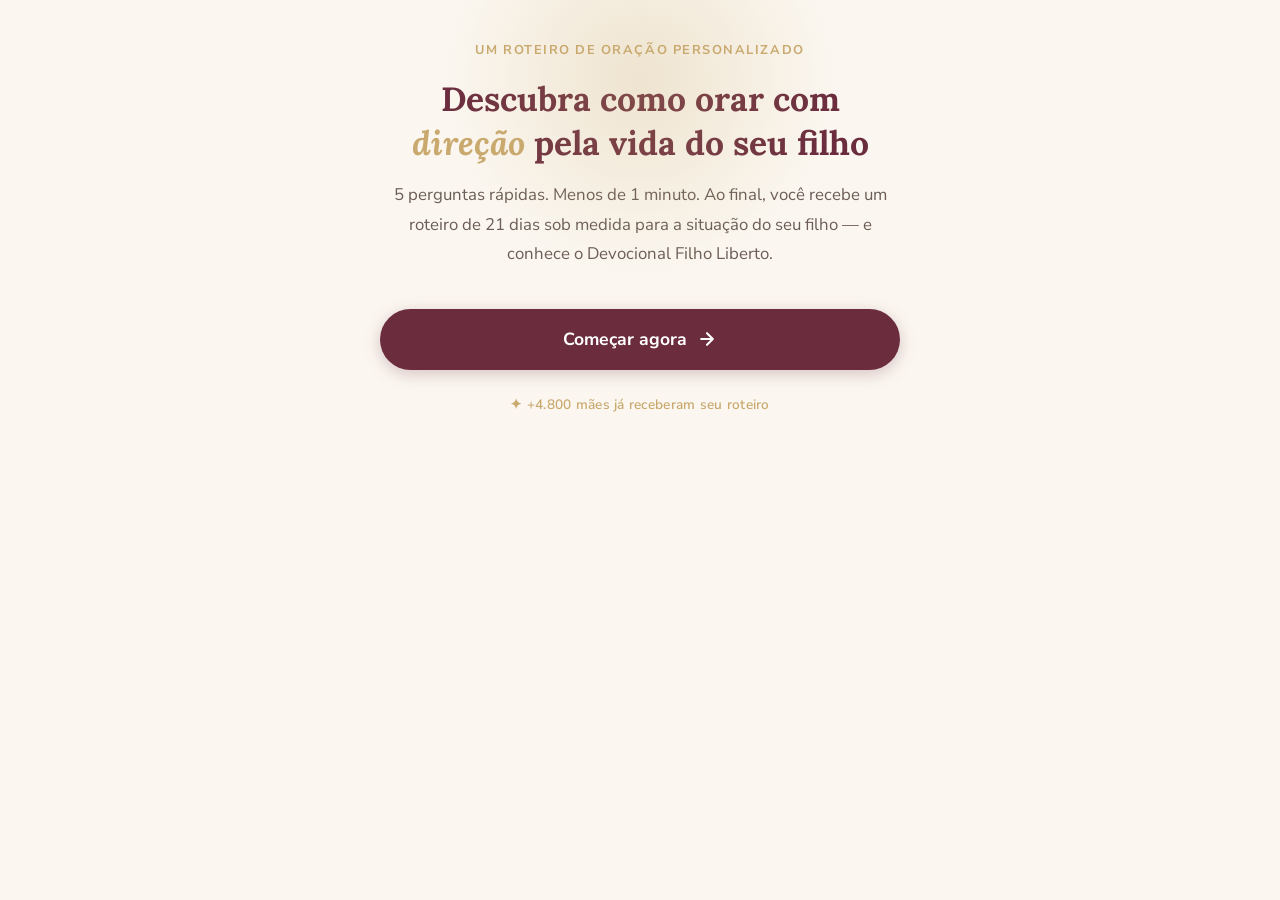
==== index.html @ 3edeaa73 "Initial commit: Quiz Devocional" ====
<!DOCTYPE html>
<html lang="pt-BR">
<head>
    <meta charset="UTF-8">
    <meta name="viewport" content="width=device-width, initial-scale=1.0">
    <title>Filho Liberto — Roteiro de Oração</title>
    <link rel="preconnect" href="https://fonts.googleapis.com">
    <link rel="preconnect" href="https://fonts.gstatic.com" crossorigin>
    <link href="https://fonts.googleapis.com/css2?family=Lora:ital,wght@0,400;0,600;0,700;1,400&family=Nunito+Sans:wght@400;600;700&display=swap" rel="stylesheet">
    <link rel="stylesheet" href="styles.css">
</head>
<body>

    <!-- ==================== TELA 0 — ABERTURA ==================== -->
    <section id="s0" class="screen active" aria-label="Abertura do quiz">
        <div class="wrap">
            <div class="glow"></div>
            <header class="hero">
                <p class="eyebrow">Um roteiro de oração personalizado</p>
                <h1>Descubra como orar com <em>direção</em> pela vida do seu filho</h1>
                <p class="lead">5 perguntas rápidas. Menos de 1 minuto. Ao final, você recebe um roteiro de 21 dias sob medida para a situação do seu filho — e conhece o Devocional Filho Liberto.</p>
            </header>

            <button class="btn btn--primary btn--xl" onclick="ir(1)">
                Começar agora
                <svg class="btn-arrow" viewBox="0 0 24 24" fill="none" stroke="currentColor" stroke-width="2.5" stroke-linecap="round" stroke-linejoin="round"><path d="M5 12h14M12 5l7 7-7 7"/></svg>
            </button>

            <p class="trust-line">✦ +4.800 mães já receberam seu roteiro</p>
        </div>
    </section>

    <!-- ==================== PERGUNTA 1 ==================== -->
    <section id="s1" class="screen" aria-label="Pergunta 1 de 5">
        <div class="wrap">
            <div class="progress"><div class="bar" style="--w:20%"></div></div>
            <p class="q-counter">1 de 5</p>
            <h2>Qual situação mais representa o momento do seu filho(a) hoje?</h2>
            <div class="opts">
                <button class="opt" onclick="responder(1,'A')">Está distante da igreja e de Deus</button>
                <button class="opt" onclick="responder(1,'B')">Envolvido com vícios ou más companhias</button>
                <button class="opt" onclick="responder(1,'C')">Vive em conflito e rebeldia em casa</button>
                <button class="opt" onclick="responder(1,'D')">Não sei explicar — só sinto que está longe</button>
            </div>
        </div>
    </section>

    <!-- ==================== PERGUNTA 2 ==================== -->
    <section id="s2" class="screen" aria-label="Pergunta 2 de 5">
        <div class="wrap">
            <div class="progress"><div class="bar" style="--w:40%"></div></div>
            <p class="q-counter">2 de 5</p>
            <h2>Há quanto tempo você ora por essa situação?</h2>
            <div class="opts">
                <button class="opt" onclick="responder(2,'A')">Menos de 6 meses</button>
                <button class="opt" onclick="responder(2,'B')">Mais de 1 ano</button>
                <button class="opt" onclick="responder(2,'C')">Mais de 5 anos</button>
                <button class="opt" onclick="responder(2,'D')">Nem lembro mais quando começou</button>
            </div>
        </div>
    </section>

    <!-- ==================== PERGUNTA 3 ==================== -->
    <section id="s3" class="screen" aria-label="Pergunta 3 de 5">
        <div class="wrap">
            <div class="progress"><div class="bar" style="--w:60%"></div></div>
            <p class="q-counter">3 de 5</p>
            <h2>Como você descreveria suas orações por ele(a)?</h2>
            <div class="opts">
                <button class="opt" onclick="responder(3,'A')">Oro de forma geral, sem saber o que pedir</button>
                <button class="opt" onclick="responder(3,'B')">Tento ser específica, mas não sei se faço certo</button>
                <button class="opt" onclick="responder(3,'C')">Já tentei de tudo e sinto que nada muda</button>
            </div>
        </div>
    </section>

    <!-- ==================== PERGUNTA 4 ==================== -->
    <section id="s4" class="screen" aria-label="Pergunta 4 de 5">
        <div class="wrap">
            <div class="progress"><div class="bar" style="--w:80%"></div></div>
            <p class="q-counter">4 de 5</p>
            <h2>O que mais pesa no seu coração agora?</h2>
            <div class="opts">
                <button class="opt" onclick="responder(4,'A')">Medo de perder meu filho de vez</button>
                <button class="opt" onclick="responder(4,'B')">Culpa de não saber orar do jeito certo</button>
                <button class="opt" onclick="responder(4,'C')">Cansaço de lutar sozinha</button>
                <button class="opt" onclick="responder(4,'D')">Falta de um caminho claro pra seguir</button>
            </div>
        </div>
    </section>

    <!-- ==================== PERGUNTA 5 ==================== -->
    <section id="s5" class="screen" aria-label="Pergunta 5 de 5">
        <div class="wrap">
            <div class="progress"><div class="bar" style="--w:100%"></div></div>
            <p class="q-counter">5 de 5</p>
            <h2>Você separaria 10 minutos por dia, por 21 dias, para orar de forma direcionada pelo seu filho?</h2>
            <div class="opts">
                <button class="opt opt--accent" onclick="responder(5,'A')">Sim, estou pronta pra lutar por ele(a)</button>
                <button class="opt" onclick="responder(5,'B')">Quero entender melhor antes de decidir</button>
            </div>
        </div>
    </section>

    <!-- ==================== PROCESSAMENTO ==================== -->
    <section id="s6" class="screen" aria-label="Processando">
        <div class="wrap wrap--center">
            <div class="loader">
                <div class="loader-ring"></div>
                <div class="loader-cross">✝</div>
            </div>
            <h2 class="loader-text">Montando seu roteiro de oração…</h2>
            <p class="loader-sub">Um instante enquanto preparamos tudo para você</p>
        </div>
    </section>

    <!-- ==================== RESULTADO / OFERTA ==================== -->
    <section id="s7" class="screen" aria-label="Seu roteiro">
        <div class="offer">

            <!-- Hero dinâmico -->
            <div class="offer-hero">
                <div class="offer-hero-inner">
                    <div id="dyn-hl"></div>
                </div>
            </div>

            <!-- Validação -->
            <article class="o-section">
                <div class="o-wrap">
                    <p class="o-body o-body--lead">Você já orou, já chorou, talvez já tenha tentado confronto, ultimato, jejum — e mesmo assim sente que está lutando no escuro.</p>
                    <p class="o-body">Isso não é falta de fé. É falta de direção.</p>
                </div>
            </article>

            <!-- Mecanismo -->
            <article class="o-section o-section--warm">
                <div class="o-wrap">
                    <span class="o-icon">✦</span>
                    <h3>A oração genérica não quebra um cativeiro específico</h3>
                    <p class="o-body">Cada área da vida do seu filho — mente, caráter, amizades, proteção espiritual, futuro — precisa de uma cobertura específica. Como Efésios 6 ensina: cada peça da armadura no lugar certo.</p>
                </div>
            </article>

            <!-- Solução -->
            <article class="o-section">
                <div class="o-wrap">
                    <span class="o-icon">🕊</span>
                    <h3>O Devocional Filho Liberto</h3>
                    <p class="o-body">Um protocolo guiado de <strong>21 dias de oração direcionada</strong>, um por área específica, entregue diariamente no seu WhatsApp.</p>
                    <div class="areas">
                        <div class="area"><span class="area-ic">🧠</span><span>Mente</span></div>
                        <div class="area"><span class="area-ic">💎</span><span>Caráter</span></div>
                        <div class="area"><span class="area-ic">👥</span><span>Amizades</span></div>
                        <div class="area"><span class="area-ic">🔗</span><span>Vínculos</span></div>
                        <div class="area"><span class="area-ic">🛡</span><span>Proteção</span></div>
                        <div class="area"><span class="area-ic">🌟</span><span>Futuro</span></div>
                    </div>
                </div>
            </article>

            <!-- Prova social -->
            <article class="o-section o-section--warm">
                <div class="o-wrap">
                    <span class="o-icon">💛</span>
                    <h3>Mais de 4.800 mães já passaram pelo protocolo</h3>
                    <div class="testis">
                        <blockquote class="testi">"Meu filho ligou pra mim sem motivo nenhum. Chorei muito."</blockquote>
                        <blockquote class="testi">"Depois de 7 anos, ele voltou pra casa. Deus é fiel."</blockquote>
                        <blockquote class="testi">"Ele entrou na igreja sozinho. Não acreditei quando soube."</blockquote>
                    </div>
                </div>
            </article>

            <!-- Stack -->
            <article class="o-section">
                <div class="o-wrap">
                    <h3>O que você recebe:</h3>
                    <ul class="stack">
                        <li><span class="stk-ic">✦</span><div><strong>Roteiro dos 21 dias</strong><small>Uma área por dia, com oração guiada</small></div></li>
                        <li><span class="stk-ic">✦</span><div><strong>Áudio guiado de oração</strong><small>Para os dias mais difíceis</small></div></li>
                        <li><span class="stk-ic">✦</span><div><strong>Mapa das portas espirituais</strong><small>Checklist para identificar por onde orar primeiro</small></div></li>

                    </ul>
                </div>
            </article>

            <!-- Preço -->
            <article class="o-section o-price">
                <div class="o-wrap o-wrap--center">
                    <p class="o-price-note">Menos que o valor de um lanche por dia</p>
                    <div class="o-price-row">
                        <span class="o-old">R$ 47,00</span>
                        <span class="o-cur">R$ 24,99</span>
                    </div>
                    <p class="o-price-note">para ter direção em algo que você já ora todos os dias</p>
                </div>
            </article>

            <!-- Garantia -->
            <article class="o-section o-section--warm">
                <div class="o-wrap o-wrap--center">
                    <span class="o-icon">🛡</span>
                    <h3>Garantia de 7 dias</h3>
                    <p class="o-body">Se nos primeiros 7 dias sentir que não é para você, devolvemos os R$ 24,99 sem perguntas.</p>
                    <p class="o-body o-body--small">Se seguir os 21 dias completos e não sentir mais paz e clareza, devolvemos em dobro.</p>
                </div>
            </article>

            <!-- CTA -->
            <div class="o-cta">
                <button class="btn btn--primary btn--xl" onclick="ir(8)">
                    Quero começar meu roteiro de 21 dias
                </button>
            </div>

        </div>
    </section>

    <!-- ==================== CHECKOUT ==================== -->
    <section id="s8" class="screen" aria-label="Checkout">
        <div class="wrap">
            <h2>Finalizar Pedido</h2>

            <div class="ck-summary">
                <h3>Devocional Filho Liberto</h3>
                <ul>
                    <li>Roteiro dos 21 dias</li>
                    <li>Áudio guiado de oração</li>
                    <li>Mapa das portas espirituais</li>
                    <li>Acesso à comunidade</li>
                </ul>
                <div class="ck-total"><span>Total</span><strong>R$ 24,99</strong></div>
            </div>

            <form id="ck-form" autocomplete="on">
                <div class="field">
                    <label for="ck-name">Nome completo</label>
                    <input type="text" id="ck-name" name="name" required autocomplete="name">
                </div>
                <div class="field">
                    <label for="ck-wpp">WhatsApp</label>
                    <input type="tel" id="ck-wpp" name="whatsapp" placeholder="(00) 00000-0000" required autocomplete="tel">
                </div>
                <div class="field">
                    <label for="ck-email">E-mail</label>
                    <input type="email" id="ck-email" name="email" required autocomplete="email">
                </div>

                <fieldset class="pay">
                    <legend>Forma de pagamento</legend>
                    <label class="pay-opt">
                        <input type="radio" name="pay" value="pix" checked>
                        <span class="pay-box"><strong>PIX</strong><small>5% off</small></span>
                    </label>
                    <label class="pay-opt">
                        <input type="radio" name="pay" value="card">
                        <span class="pay-box"><strong>Cartão</strong><small>até 3x</small></span>
                    </label>
                </fieldset>

                <div class="ck-seal">🛡 Garantia incondicional de 7 dias</div>
                <div class="ck-testi">"Em 21 dias minha vida mudou. Meu filho voltou pra casa." — Márcia</div>

                <button type="submit" class="btn btn--primary btn--xl">Confirmar e começar minha jornada</button>
                <p class="ck-sec">🔒 Compra segura · 🛡 Dados protegidos · ⚡ Acesso imediato</p>
            </form>
        </div>
    </section>

    <!-- ==================== CONFIRMAÇÃO ==================== -->
    <section id="s9" class="screen" aria-label="Pagamento confirmado">
        <div class="wrap wrap--center">
            <div class="confirm-glow"></div>
            <div class="confirm-cross">✝</div>
            <h1>Pagamento confirmado</h1>
            <p class="lead">Que alegria ter você aqui. A partir de hoje você não está mais orando sozinha — você entrou para a comunidade de Mães da Oração.</p>
            <div class="confirm-box">
                <p><strong>Amanhã de manhã</strong> você recebe o <strong>Dia 1</strong> do seu roteiro de 21 dias.</p>
                <p>Enquanto isso, respira: você deu o primeiro passo concreto para lutar pela vida do seu filho.</p>
            </div>
            <button class="btn btn--wa btn--xl" onclick="window.open('https://chat.whatsapp.com/SEU_GRUPO','_blank')">
                Entrar no grupo do WhatsApp
                <svg class="btn-arrow" viewBox="0 0 24 24" fill="none" stroke="currentColor" stroke-width="2.5" stroke-linecap="round" stroke-linejoin="round"><path d="M5 12h14M12 5l7 7-7 7"/></svg>
            </button>
        </div>
    </section>

    <script src="script.js"></script>
</body>
</html>
---- styles.css ----
/* =================================================================
   DESIGN SYSTEM — FILHO LIBERTO
   Paleta quente / terrosa · Serif + Sans · Mobile-first
   ================================================================= */

/* --- Tokens --- */
:root {
    /* Cores quentes e terrosas */
    --cream:       #FBF7F0;
    --sand:        #F3EDE3;
    --warm-white:  #FEFCF9;
    --gold:        #C9A96E;
    --gold-light:  #E8D5A8;
    --gold-soft:   #F5ECD8;
    --burgundy:    #6B2D3E;
    --burgundy-dk: #521F2E;
    --burgundy-lt: #8C3D52;
    --text:        #3A2E28;
    --text-soft:   #6B5D55;
    --text-muted:  #9B8E86;

    /* Tipografia */
    --serif:  'Lora', 'Georgia', 'Times New Roman', serif;
    --sans:   'Nunito Sans', 'Segoe UI', sans-serif;

    /* Espaçamento */
    --sp-xs: 8px;
    --sp-sm: 16px;
    --sp-md: 24px;
    --sp-lg: 40px;
    --sp-xl: 64px;

    /* Bordas */
    --r-sm: 12px;
    --r-md: 16px;
    --r-lg: 24px;
    --r-pill: 999px;

    /* Sombras */
    --shadow-sm: 0 2px 8px rgba(58,46,40,.06);
    --shadow-md: 0 4px 20px rgba(58,46,40,.08);
    --shadow-lg: 0 8px 40px rgba(58,46,40,.1);
}

/* --- Reset --- */
*, *::before, *::after { margin: 0; padding: 0; box-sizing: border-box; }

html { scroll-behavior: smooth; -webkit-tap-highlight-color: transparent; }

body {
    font-family: var(--sans);
    background: var(--cream);
    color: var(--text);
    line-height: 1.65;
    -webkit-font-smoothing: antialiased;
    overflow-x: hidden;
}

/* --- Screens --- */
.screen {
    display: none;
    min-height: 100dvh;
    padding: var(--sp-md);
}
.screen.active {
    display: flex;
    flex-direction: column;
    animation: fadeUp .5s ease both;
}

@keyframes fadeUp {
    from { opacity: 0; transform: translateY(20px); }
    to   { opacity: 1; transform: translateY(0); }
}

/* --- Wrappers --- */
.wrap {
    width: 100%;
    max-width: 520px;
    margin: 0 auto;
    display: flex;
    flex-direction: column;
    align-items: center;
    text-align: center;
}
.wrap--center { justify-content: center; min-height: 80dvh; }

/* --- Glow decorativo (abertura) --- */
.glow {
    position: absolute;
    top: -120px; left: 50%;
    transform: translateX(-50%);
    width: 400px; height: 400px;
    background: radial-gradient(circle, rgba(201,169,110,.25) 0%, transparent 70%);
    pointer-events: none;
    border-radius: 50%;
}

/* --- Tipografia --- */
h1 {
    font-family: var(--serif);
    font-size: clamp(1.65rem, 5vw, 2.1rem);
    font-weight: 700;
    line-height: 1.3;
    color: var(--burgundy);
    margin-bottom: var(--sp-sm);
}
h1 em {
    font-style: italic;
    color: var(--gold);
}
h2 {
    font-family: var(--serif);
    font-size: clamp(1.25rem, 4vw, 1.55rem);
    font-weight: 600;
    line-height: 1.35;
    color: var(--burgundy);
    margin-bottom: var(--sp-md);
}
h3 {
    font-family: var(--serif);
    font-size: 1.15rem;
    font-weight: 600;
    color: var(--burgundy);
    margin-bottom: var(--sp-xs);
}
p { color: var(--text-soft); }

.eyebrow {
    font-family: var(--sans);
    font-size: .8rem;
    font-weight: 700;
    text-transform: uppercase;
    letter-spacing: .12em;
    color: var(--gold);
    margin-bottom: var(--sp-sm);
}
.lead {
    font-size: 1.05rem;
    color: var(--text-soft);
    line-height: 1.75;
    margin-bottom: var(--sp-lg);
}
.trust-line {
    margin-top: var(--sp-md);
    font-size: .85rem;
    font-weight: 600;
    color: var(--gold);
    letter-spacing: .02em;
}

/* --- Botões --- */
.btn {
    display: inline-flex;
    align-items: center;
    justify-content: center;
    gap: 10px;
    font-family: var(--sans);
    font-weight: 700;
    border: none;
    border-radius: var(--r-pill);
    cursor: pointer;
    transition: transform .2s, box-shadow .25s, background .25s;
    text-decoration: none;
    line-height: 1.2;
}
.btn:active { transform: scale(.97); }

.btn--xl {
    width: 100%;
    padding: 20px 32px;
    font-size: 1.1rem;
}

.btn--primary {
    background: var(--burgundy);
    color: #fff;
    box-shadow: 0 4px 16px rgba(107,45,62,.25);
}
.btn--primary:hover {
    background: var(--burgundy-dk);
    box-shadow: 0 6px 24px rgba(107,45,62,.35);
    transform: translateY(-1px);
}

.btn--wa {
    background: #25D366;
    color: #fff;
    box-shadow: 0 4px 16px rgba(37,211,102,.3);
}
.btn--wa:hover {
    background: #1DA851;
    box-shadow: 0 6px 24px rgba(37,211,102,.4);
    transform: translateY(-1px);
}

.btn-arrow {
    width: 20px; height: 20px;
    flex-shrink: 0;
}

/* --- Progress bar (quiz) --- */
.progress {
    width: 100%;
    height: 5px;
    background: var(--sand);
    border-radius: var(--r-pill);
    margin-bottom: var(--sp-lg);
    overflow: hidden;
}
.bar {
    height: 100%;
    width: var(--w);
    background: linear-gradient(90deg, var(--gold), var(--gold-light));
    border-radius: var(--r-pill);
    transition: width .6s cubic-bezier(.4,0,.2,1);
}
.q-counter {
    font-size: .78rem;
    font-weight: 700;
    text-transform: uppercase;
    letter-spacing: .1em;
    color: var(--gold);
    margin-bottom: var(--sp-sm);
}

/* --- Opções do quiz --- */
.opts {
    width: 100%;
    display: flex;
    flex-direction: column;
    gap: 12px;
}
.opt {
    width: 100%;
    padding: 18px 22px;
    background: var(--warm-white);
    border: 2px solid var(--sand);
    border-radius: var(--r-md);
    font-family: var(--sans);
    font-size: 1rem;
    font-weight: 600;
    color: var(--text);
    text-align: left;
    cursor: pointer;
    transition: border-color .25s, background .25s, transform .2s, box-shadow .25s;
}
.opt:hover {
    border-color: var(--gold);
    background: var(--gold-soft);
    transform: translateX(4px);
    box-shadow: var(--shadow-sm);
}
.opt:active { transform: scale(.98); }

.opt--accent {
    background: var(--burgundy);
    color: #fff;
    border-color: var(--burgundy);
}
.opt--accent:hover {
    background: var(--burgundy-dk);
    border-color: var(--burgundy-dk);
    box-shadow: 0 4px 16px rgba(107,45,62,.25);
}

/* --- Processamento --- */
.loader {
    position: relative;
    width: 80px; height: 80px;
    margin-bottom: var(--sp-md);
}
.loader-ring {
    position: absolute; inset: 0;
    border: 3px solid var(--sand);
    border-top-color: var(--gold);
    border-radius: 50%;
    animation: spin 1.2s linear infinite;
}
.loader-cross {
    position: absolute; inset: 0;
    display: flex; align-items: center; justify-content: center;
    font-family: var(--serif);
    font-size: 1.6rem;
    color: var(--burgundy);
    animation: pulse 2s ease-in-out infinite;
}
@keyframes spin { to { transform: rotate(360deg); } }
@keyframes pulse { 0%,100% { opacity: .5; } 50% { opacity: 1; } }

.loader-text {
    font-size: 1.2rem;
    margin-bottom: var(--sp-xs);
}
.loader-sub {
    font-size: .9rem;
    color: var(--text-muted);
}

/* =================================================================
   PÁGINA DE OFERTA (SCROLL)
   ================================================================= */
.offer { width: 100%; max-width: 520px; margin: 0 auto; }

/* Hero da oferta */
.offer-hero {
    background: linear-gradient(160deg, var(--burgundy) 0%, var(--burgundy-dk) 100%);
    border-radius: 0 0 var(--r-lg) var(--r-lg);
    padding: var(--sp-xl) var(--sp-md) var(--sp-lg);
    text-align: center;
    position: relative;
    overflow: hidden;
}
.offer-hero::before {
    content: '';
    position: absolute;
    top: -60px; right: -60px;
    width: 200px; height: 200px;
    background: radial-gradient(circle, rgba(201,169,110,.2) 0%, transparent 70%);
    border-radius: 50%;
}
.offer-hero-inner { position: relative; z-index: 1; }

#dyn-hl h2 {
    font-family: var(--serif);
    font-size: clamp(1.4rem, 4.5vw, 1.8rem);
    font-weight: 700;
    line-height: 1.35;
    color: #fff;
    margin-bottom: var(--sp-sm);
}
#dyn-hl p {
    font-size: 1rem;
    color: rgba(255,255,255,.82);
    line-height: 1.7;
}

/* Seções da oferta */
.o-section {
    padding: var(--sp-lg) var(--sp-md);
    border-bottom: 1px solid var(--sand);
}
.o-section:last-of-type { border-bottom: none; }
.o-section--warm { background: var(--sand); }
.o-wrap { width: 100%; }
.o-wrap--center { text-align: center; }

.o-icon {
    display: block;
    font-size: 1.8rem;
    margin-bottom: var(--sp-sm);
}

.o-body {
    font-size: 1rem;
    line-height: 1.8;
    color: var(--text-soft);
    margin-bottom: var(--sp-xs);
}
.o-body--lead {
    font-size: 1.1rem;
    font-weight: 600;
    color: var(--text);
}
.o-body--small {
    font-size: .9rem;
    color: var(--text-muted);
}

/* Áreas */
.areas {
    display: grid;
    grid-template-columns: repeat(3, 1fr);
    gap: 12px;
    margin-top: var(--sp-md);
}
.area {
    display: flex;
    flex-direction: column;
    align-items: center;
    gap: 6px;
    padding: 16px 8px;
    background: var(--warm-white);
    border-radius: var(--r-sm);
    box-shadow: var(--shadow-sm);
    font-size: .85rem;
    font-weight: 600;
    color: var(--text);
}
.area-ic { font-size: 1.6rem; }

/* Testemunhos */
.testis {
    display: flex;
    flex-direction: column;
    gap: 14px;
    margin-top: var(--sp-md);
}
.testi {
    background: var(--warm-white);
    padding: 18px 20px;
    border-radius: var(--r-sm);
    border-left: 3px solid var(--gold);
    font-style: italic;
    font-size: .95rem;
    color: var(--text);
    line-height: 1.65;
    box-shadow: var(--shadow-sm);
}

/* Stack */
.stack {
    list-style: none;
    margin-top: var(--sp-md);
}
.stack li {
    display: flex;
    gap: 14px;
    padding: 16px;
    background: var(--warm-white);
    border-radius: var(--r-sm);
    margin-bottom: 10px;
    box-shadow: var(--shadow-sm);
    text-align: left;
    align-items: flex-start;
}
.stk-ic {
    color: var(--gold);
    font-size: 1.2rem;
    flex-shrink: 0;
    margin-top: 2px;
}
.stack li strong {
    display: block;
    color: var(--text);
    font-size: .95rem;
    margin-bottom: 2px;
}
.stack li small {
    display: block;
    color: var(--text-muted);
    font-size: .82rem;
    line-height: 1.5;
}

/* Preço */
.o-price {
    background: linear-gradient(160deg, var(--burgundy) 0%, var(--burgundy-dk) 100%);
    border-radius: var(--r-lg);
    margin: 0 var(--sp-sm);
    box-shadow: var(--shadow-lg);
}
.o-price .o-body { color: rgba(255,255,255,.8); }
.o-price-note {
    font-size: .9rem;
    color: rgba(255,255,255,.7);
    margin-bottom: var(--sp-xs);
}
.o-price-row {
    display: flex;
    align-items: baseline;
    justify-content: center;
    gap: 12px;
    margin-bottom: var(--sp-xs);
}
.o-old {
    font-size: 1.1rem;
    text-decoration: line-through;
    color: rgba(255,255,255,.5);
}
.o-cur {
    font-family: var(--serif);
    font-size: 2.6rem;
    font-weight: 700;
    color: #fff;
}

/* CTA fixo no final da oferta */
.o-cta {
    position: sticky;
    bottom: 0;
    padding: var(--sp-sm) var(--sp-md);
    background: linear-gradient(to top, var(--cream) 60%, transparent);
}

/* =================================================================
   CHECKOUT
   ================================================================= */
.checkout h2 { margin-bottom: var(--sp-md); }

.ck-summary {
    width: 100%;
    background: var(--sand);
    padding: var(--sp-md);
    border-radius: var(--r-md);
    margin-bottom: var(--sp-md);
    text-align: left;
}
.ck-summary h3 {
    margin-bottom: 10px;
}
.ck-summary ul {
    list-style: none;
    margin-bottom: 14px;
}
.ck-summary li {
    padding: 7px 0;
    border-bottom: 1px solid rgba(107,45,62,.08);
    font-size: .92rem;
    color: var(--text-soft);
}
.ck-summary li::before {
    content: '✓ ';
    color: var(--gold);
    font-weight: 700;
}
.ck-total {
    display: flex;
    justify-content: space-between;
    align-items: center;
    padding-top: 12px;
    border-top: 2px solid var(--burgundy);
    font-size: 1.1rem;
}
.ck-total strong {
    font-family: var(--serif);
    color: var(--burgundy);
    font-size: 1.3rem;
}

/* Formulário */
#ck-form {
    width: 100%;
    text-align: left;
}
.field { margin-bottom: 18px; }
.field label {
    display: block;
    font-size: .85rem;
    font-weight: 700;
    color: var(--text);
    margin-bottom: 6px;
}
.field input {
    width: 100%;
    padding: 15px 16px;
    border: 2px solid var(--sand);
    border-radius: var(--r-sm);
    font-family: var(--sans);
    font-size: 1rem;
    color: var(--text);
    background: var(--warm-white);
    transition: border-color .25s;
}
.field input:focus {
    outline: none;
    border-color: var(--gold);
}

.pay {
    border: none;
    margin-bottom: 18px;
}
.pay legend {
    font-size: .85rem;
    font-weight: 700;
    color: var(--text);
    margin-bottom: 8px;
}
.pay-opt {
    display: flex;
    align-items: center;
    cursor: pointer;
}
.pay-opt input { margin-right: 10px; accent-color: var(--burgundy); }
.pay-box {
    display: flex;
    align-items: center;
    gap: 8px;
    padding: 14px 18px;
    background: var(--warm-white);
    border: 2px solid var(--sand);
    border-radius: var(--r-sm);
    flex: 1;
    margin-bottom: 8px;
    transition: border-color .25s, background .25s;
}
.pay-opt input:checked + .pay-box {
    border-color: var(--burgundy);
    background: rgba(107,45,62,.04);
}
.pay-box strong { font-size: .95rem; color: var(--text); }
.pay-box small { color: var(--gold); font-weight: 700; font-size: .8rem; }

.ck-seal {
    text-align: center;
    padding: 12px;
    background: var(--gold-soft);
    border-radius: var(--r-sm);
    font-weight: 700;
    font-size: .88rem;
    color: var(--burgundy);
    margin-bottom: 14px;
}
.ck-testi {
    text-align: center;
    padding: 14px;
    background: var(--sand);
    border-radius: var(--r-sm);
    font-style: italic;
    font-size: .9rem;
    color: var(--text-soft);
    margin-bottom: 20px;
}
.ck-sec {
    text-align: center;
    font-size: .8rem;
    color: var(--text-muted);
    margin-top: 14px;
}

/* =================================================================
   CONFIRMAÇÃO
   ================================================================= */
.confirm-glow {
    width: 120px; height: 120px;
    background: radial-gradient(circle, rgba(201,169,110,.3) 0%, transparent 70%);
    border-radius: 50%;
    margin-bottom: -60px;
}
.confirm-cross {
    font-family: var(--serif);
    font-size: 3rem;
    color: var(--gold);
    margin-bottom: var(--sp-md);
    animation: pulse 2s ease-in-out infinite;
}
.confirm-box {
    background: var(--sand);
    padding: var(--sp-md);
    border-radius: var(--r-md);
    margin: var(--sp-md) 0 var(--sp-lg);
    text-align: left;
}
.confirm-box p {
    font-size: .95rem;
    line-height: 1.7;
    color: var(--text-soft);
    margin-bottom: 8px;
}

/* =================================================================
   TABLET+ 
   ================================================================= */
@media (min-width: 640px) {
    .screen { padding: var(--sp-lg); }
    .areas { grid-template-columns: repeat(3, 1fr); gap: 16px; }
    .offer-hero { padding: var(--sp-xl) var(--sp-lg) var(--sp-lg); }
    .o-section { padding: var(--sp-lg); }
    #dyn-hl h2 { font-size: 2rem; }
}
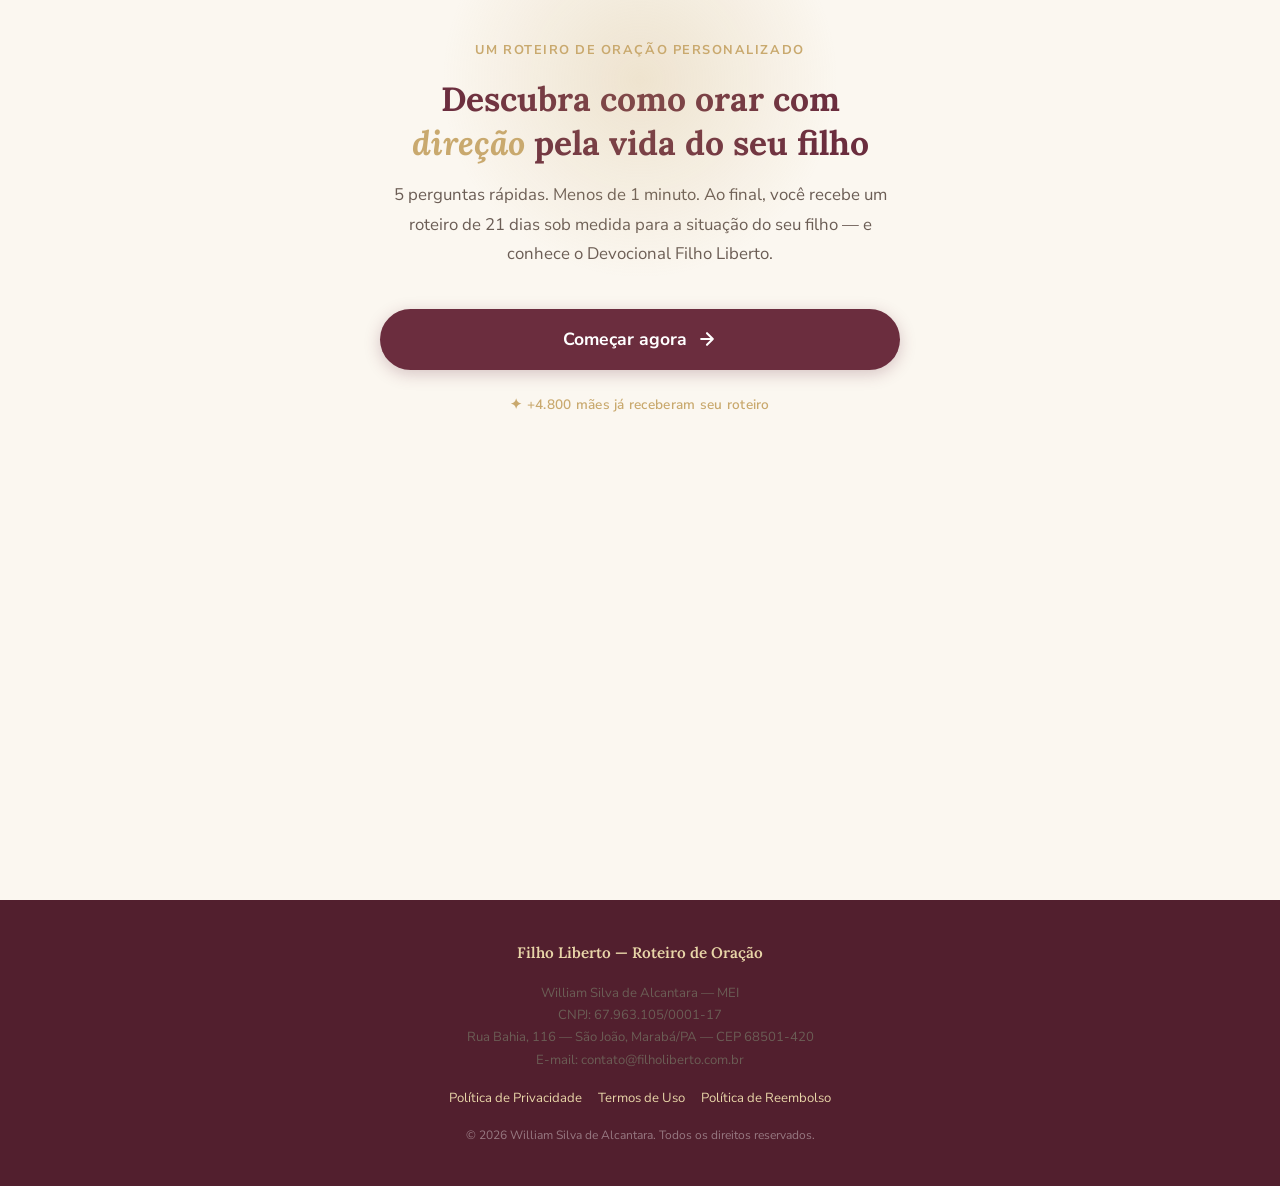
==== commit 2a8c7c20: "Add legal pages, footer with CNPJ and business info for Google Ads verification" ====
--- a/index.html
+++ b/index.html
@@ -1,9 +1,17 @@
 <!DOCTYPE html>
 <html lang="pt-BR">
 <head>
+    <script type="text/javascript">
+        (function(c,l,a,r,i,t,y){
+            c[a]=c[a]||function(){(c[a].q=c[a].q||[]).push(arguments)};
+            t=l.createElement(r);t.async=1;t.src="https://www.clarity.ms/tag/"+i;
+            y=l.getElementsByTagName(r)[0];y.parentNode.insertBefore(t,y);
+        })(window, document, "clarity", "script", "xmge8s9nv7");
+    </script>
     <meta charset="UTF-8">
     <meta name="viewport" content="width=device-width, initial-scale=1.0">
     <title>Filho Liberto — Roteiro de Oração</title>
+    <link rel="icon" type="image/png" href="media/favicoin.png">
     <link rel="preconnect" href="https://fonts.googleapis.com">
     <link rel="preconnect" href="https://fonts.gstatic.com" crossorigin>
     <link href="https://fonts.googleapis.com/css2?family=Lora:ital,wght@0,400;0,600;0,700;1,400&family=Nunito+Sans:wght@400;600;700&display=swap" rel="stylesheet">
@@ -238,10 +246,7 @@
                     <label for="ck-name">Nome completo</label>
                     <input type="text" id="ck-name" name="name" required autocomplete="name">
                 </div>
-                <div class="field">
-                    <label for="ck-wpp">WhatsApp</label>
-                    <input type="tel" id="ck-wpp" name="whatsapp" placeholder="(00) 00000-0000" required autocomplete="tel">
-                </div>
+
                 <div class="field">
                     <label for="ck-email">E-mail</label>
                     <input type="email" id="ck-email" name="email" required autocomplete="email">
@@ -274,18 +279,34 @@
             <div class="confirm-glow"></div>
             <div class="confirm-cross">✝</div>
             <h1>Pagamento confirmado</h1>
-            <p class="lead">Que alegria ter você aqui. A partir de hoje você não está mais orando sozinha — você entrou para a comunidade de Mães da Oração.</p>
+            <p class="lead">Que alegria ter você aqui. A partir de hoje você não está mais orando sozinha — seu roteiro de 21 dias será enviado direto no seu e-mail.</p>
             <div class="confirm-box">
                 <p><strong>Amanhã de manhã</strong> você recebe o <strong>Dia 1</strong> do seu roteiro de 21 dias.</p>
                 <p>Enquanto isso, respira: você deu o primeiro passo concreto para lutar pela vida do seu filho.</p>
             </div>
-            <button class="btn btn--wa btn--xl" onclick="window.open('https://chat.whatsapp.com/SEU_GRUPO','_blank')">
-                Entrar no grupo do WhatsApp
-                <svg class="btn-arrow" viewBox="0 0 24 24" fill="none" stroke="currentColor" stroke-width="2.5" stroke-linecap="round" stroke-linejoin="round"><path d="M5 12h14M12 5l7 7-7 7"/></svg>
-            </button>
+
         </div>
     </section>
 
     <script src="script.js"></script>
+
+    <!-- ==================== FOOTER LEGAL ==================== -->
+    <footer class="site-footer">
+        <div class="footer-inner">
+            <p class="footer-brand">Filho Liberto — Roteiro de Oração</p>
+            <p class="footer-business">
+                William Silva de Alcantara — MEI<br>
+                CNPJ: 67.963.105/0001-17<br>
+                Rua Bahia, 116 — São João, Marabá/PA — CEP 68501-420<br>
+                E-mail: contato@filholiberto.com.br
+            </p>
+            <nav class="footer-links">
+                <a href="politica-privacidade.html">Política de Privacidade</a>
+                <a href="termos-de-uso.html">Termos de Uso</a>
+                <a href="politica-reembolso.html">Política de Reembolso</a>
+            </nav>
+            <p class="footer-copy">&copy; 2026 William Silva de Alcantara. Todos os direitos reservados.</p>
+        </div>
+    </footer>
 </body>
 </html>
--- a/styles.css
+++ b/styles.css
@@ -183,17 +183,6 @@
     transform: translateY(-1px);
 }
 
-.btn--wa {
-    background: #25D366;
-    color: #fff;
-    box-shadow: 0 4px 16px rgba(37,211,102,.3);
-}
-.btn--wa:hover {
-    background: #1DA851;
-    box-shadow: 0 6px 24px rgba(37,211,102,.4);
-    transform: translateY(-1px);
-}
-
 .btn-arrow {
     width: 20px; height: 20px;
     flex-shrink: 0;
@@ -659,3 +648,91 @@
     .o-section { padding: var(--sp-lg); }
     #dyn-hl h2 { font-size: 2rem; }
 }
+
+/* =================================================================
+   FOOTER LEGAL
+   ================================================================= */
+.site-footer {
+    width: 100%;
+    background: var(--burgundy-dk);
+    color: rgba(255,255,255,.7);
+    padding: var(--sp-lg) var(--sp-md);
+    text-align: center;
+    font-size: .82rem;
+    line-height: 1.7;
+    margin-top: auto;
+}
+.footer-inner {
+    max-width: 520px;
+    margin: 0 auto;
+}
+.footer-brand {
+    font-family: var(--serif);
+    font-weight: 600;
+    font-size: .95rem;
+    color: var(--gold-light);
+    margin-bottom: var(--sp-sm);
+}
+.footer-business {
+    margin-bottom: var(--sp-sm);
+}
+.footer-links {
+    display: flex;
+    justify-content: center;
+    gap: var(--sp-sm);
+    flex-wrap: wrap;
+    margin-bottom: var(--sp-sm);
+}
+.footer-links a {
+    color: var(--gold-light);
+    text-decoration: none;
+    transition: color .2s;
+}
+.footer-links a:hover {
+    color: #fff;
+}
+.footer-copy {
+    color: rgba(255,255,255,.4);
+    font-size: .75rem;
+}
+
+/* --- Policy pages --- */
+.policy-page {
+    max-width: 640px;
+    margin: 0 auto;
+    padding: var(--sp-lg) var(--sp-md) var(--sp-xl);
+}
+.policy-page h1 {
+    font-family: var(--serif);
+    font-size: 1.8rem;
+    color: var(--burgundy);
+    margin-bottom: var(--sp-md);
+}
+.policy-page h2 {
+    font-family: var(--serif);
+    font-size: 1.15rem;
+    color: var(--burgundy);
+    margin: var(--sp-md) 0 var(--sp-xs);
+}
+.policy-page p,
+.policy-page li {
+    font-size: .92rem;
+    line-height: 1.75;
+    color: var(--text-soft);
+    margin-bottom: var(--sp-xs);
+}
+.policy-page ul {
+    padding-left: var(--sp-md);
+    margin-bottom: var(--sp-xs);
+}
+.policy-page a {
+    color: var(--burgundy);
+}
+.policy-page .policy-back {
+    display: inline-block;
+    margin-top: var(--sp-md);
+    color: var(--burgundy);
+    text-decoration: none;
+    font-weight: 600;
+}
+.policy-page .policy-back:hover { text-decoration: underline; }
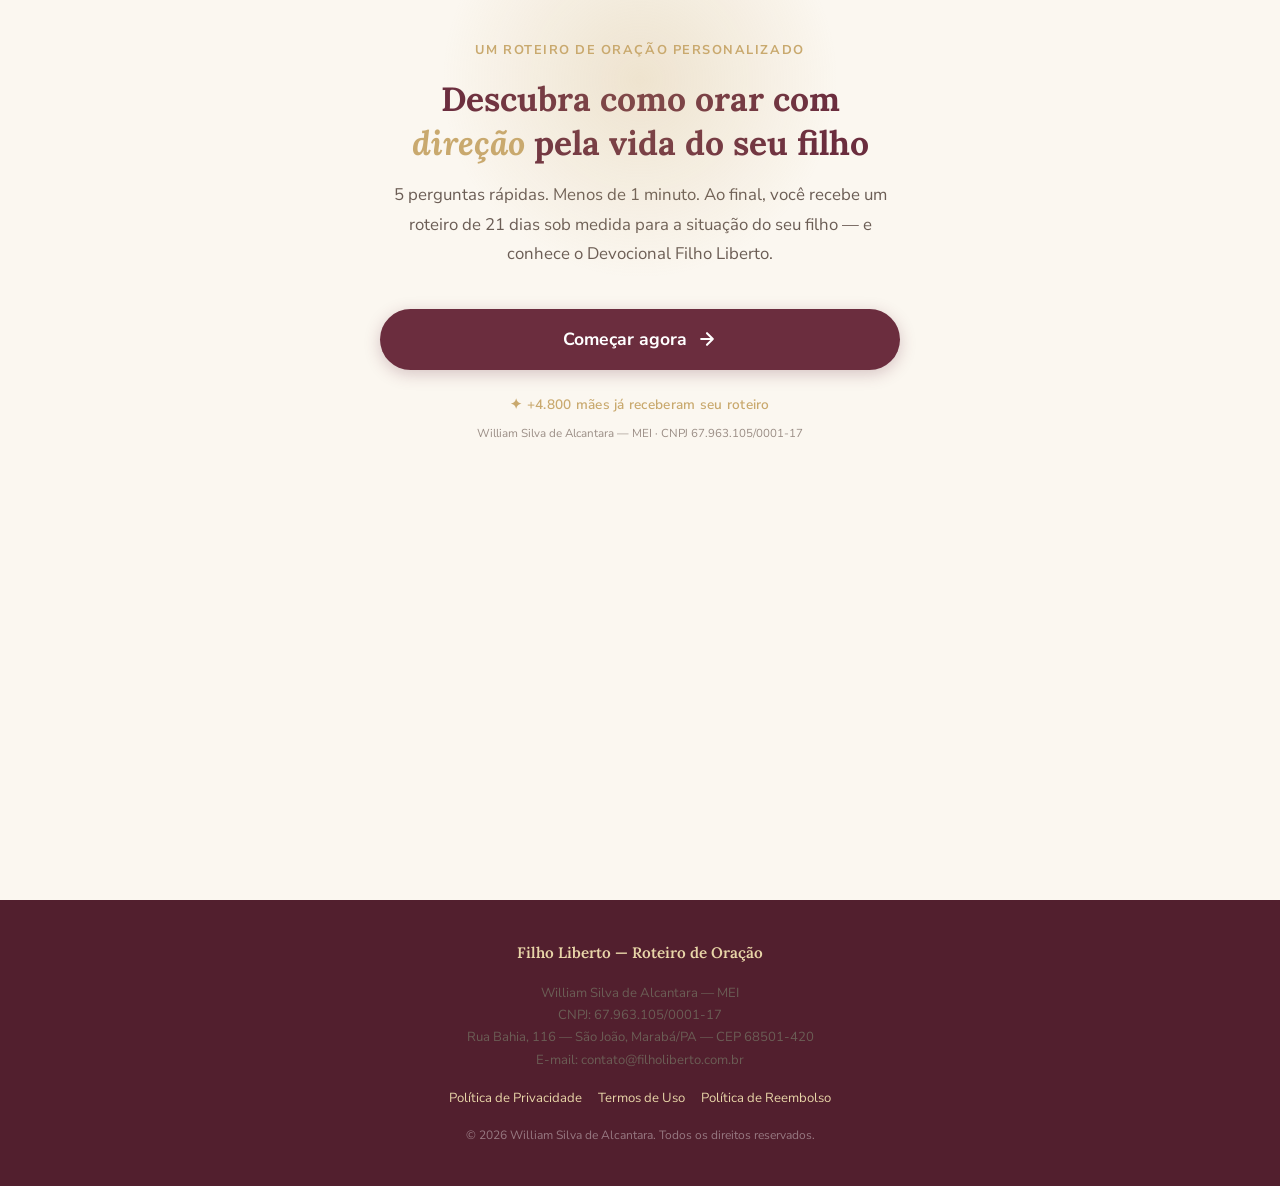
==== commit c6b4e6de: "Add CNPJ visible on first screen" ====
--- a/index.html
+++ b/index.html
@@ -35,6 +35,7 @@
             </button>
 
             <p class="trust-line">✦ +4.800 mães já receberam seu roteiro</p>
+            <p class="legal-line">William Silva de Alcantara — MEI · CNPJ 67.963.105/0001-17</p>
         </div>
     </section>
 
--- a/styles.css
+++ b/styles.css
@@ -148,6 +148,11 @@
     color: var(--gold);
     letter-spacing: .02em;
 }
+.legal-line {
+    margin-top: var(--sp-xs);
+    font-size: .72rem;
+    color: var(--text-muted);
+}
 
 /* --- Botões --- */
 .btn {
